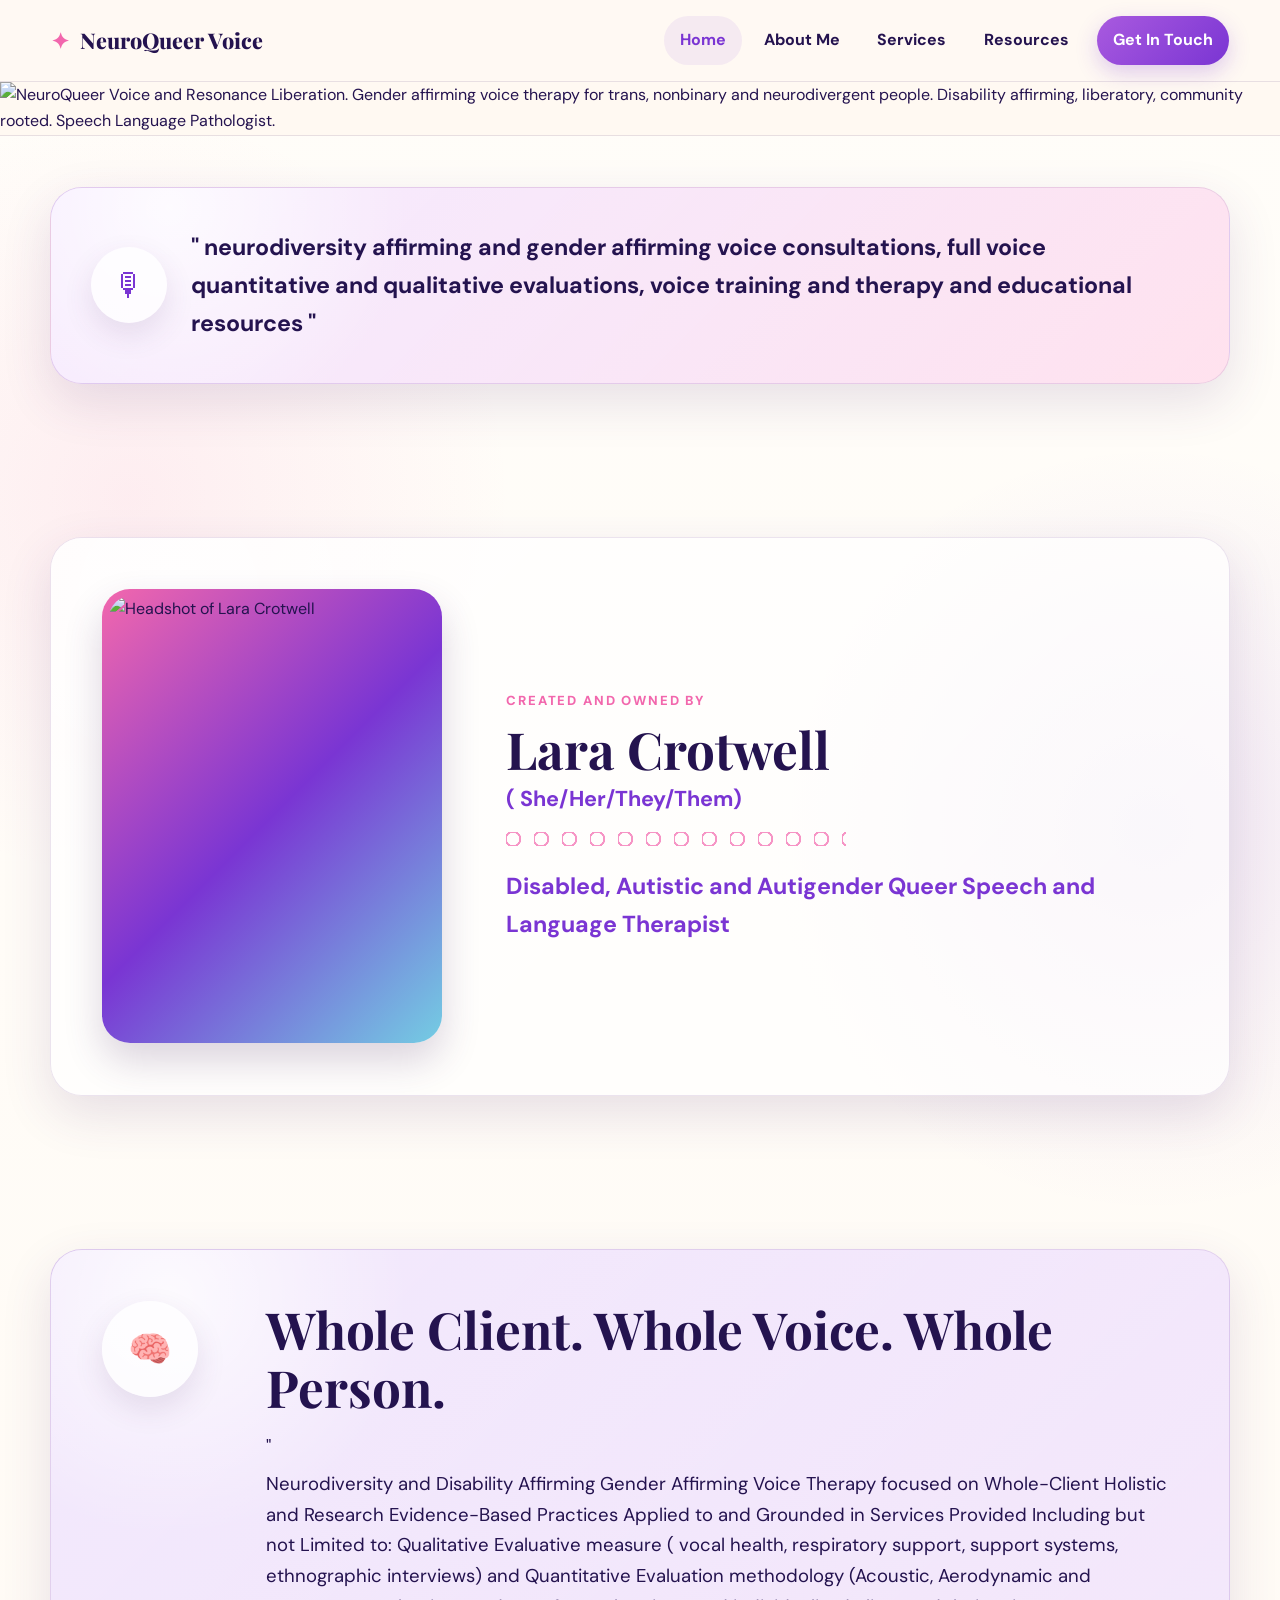
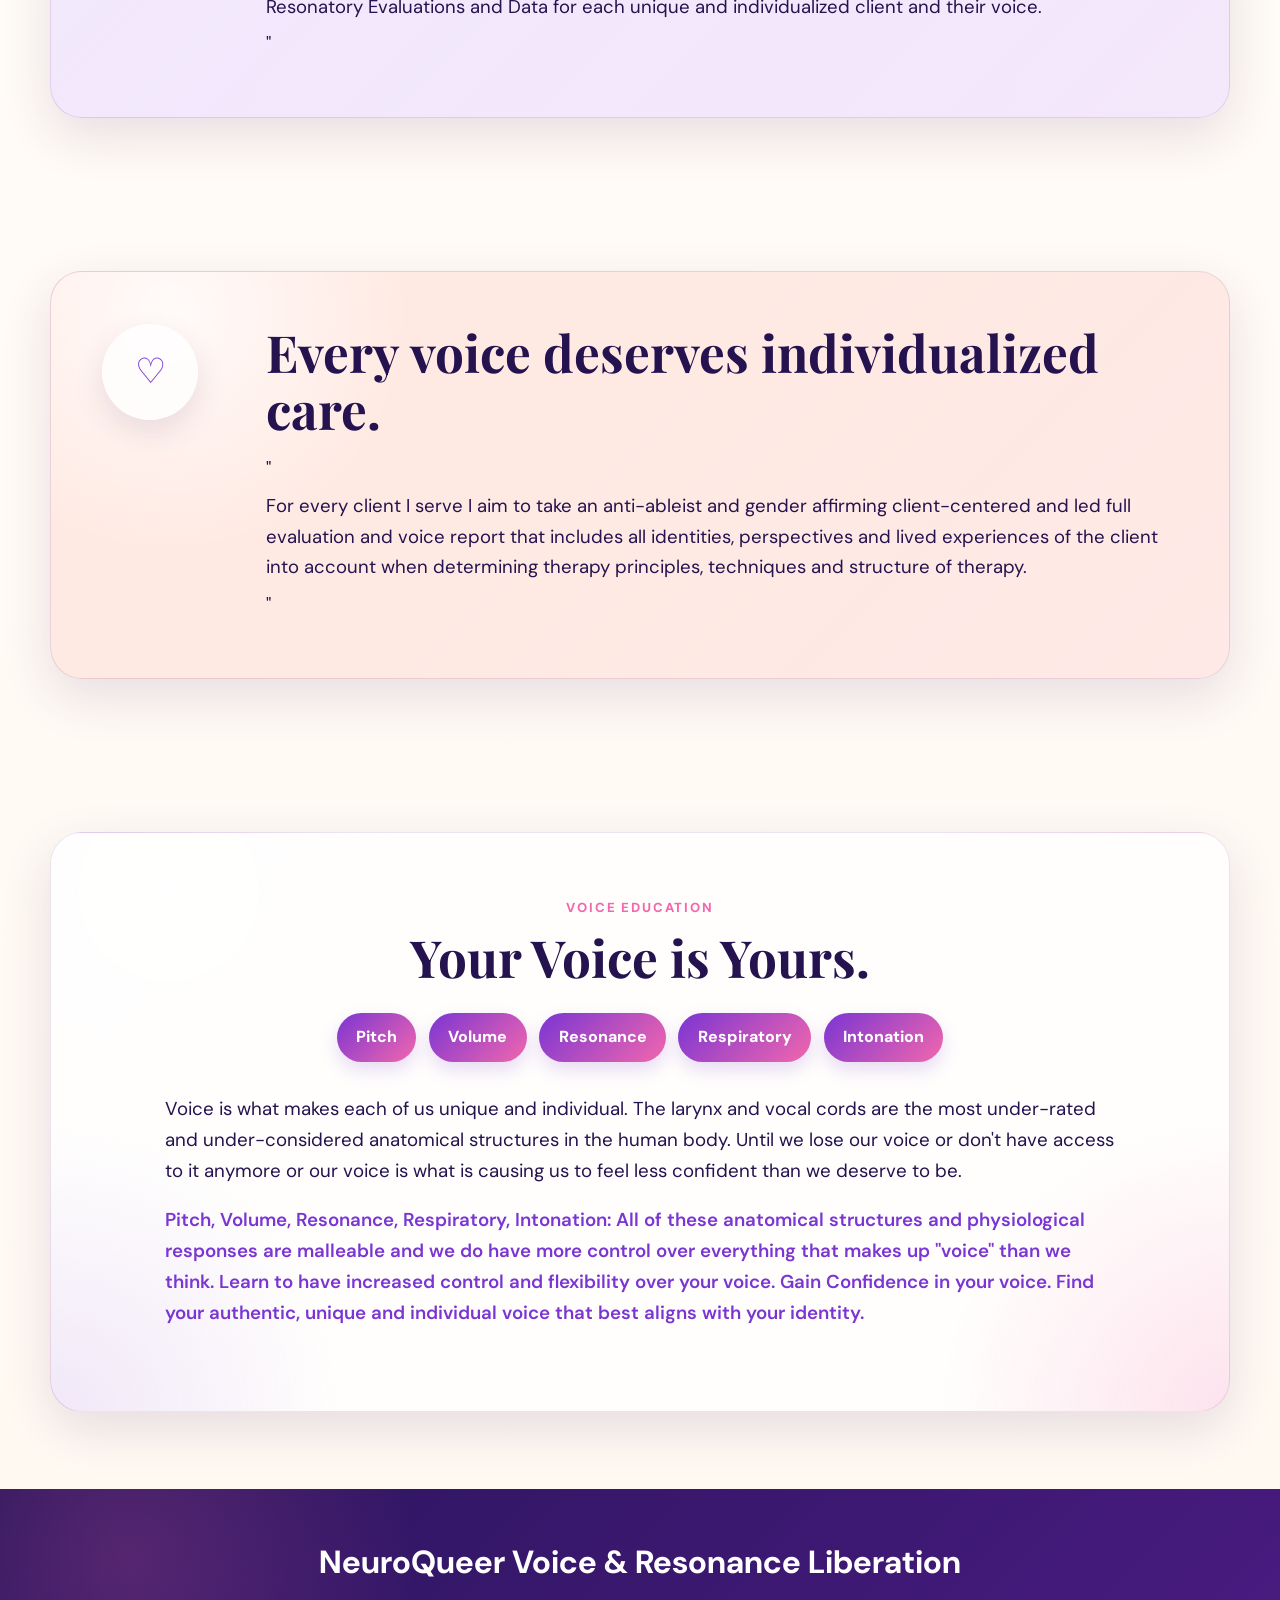
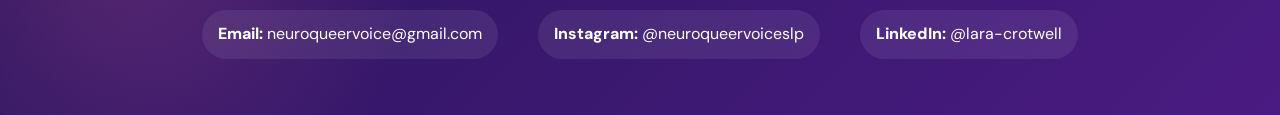
==== index.html @ 1255fd7b "Initial commit: NeuroQueer Voice homepage" ====
<!doctype html>
<html lang="en">
<head>
  <meta charset="utf-8">
  <meta name="viewport" content="width=device-width, initial-scale=1">
  <meta name="description" content="NeuroQueer Voice and Resonance Liberation — neurodiversity affirming and gender affirming voice therapy, evaluations, training, and educational resources.">
  <title>NeuroQueer Voice & Resonance Liberation</title>
  <link rel="preconnect" href="https://fonts.googleapis.com">
  <link rel="preconnect" href="https://fonts.gstatic.com" crossorigin>
  <link href="https://fonts.googleapis.com/css2?family=DM+Sans:wght@400;500;600;700&family=Playfair+Display:wght@700;800&display=swap" rel="stylesheet">
  <link rel="stylesheet" href="assets/styles.css">
</head>
<body>
  <a class="skip-link" href="#main">Skip to main content</a>

  <header class="site-header">
    <a class="brand" href="#top" aria-label="NeuroQueer Voice home">
      <span class="brand-mark">✦</span>
      <span>NeuroQueer Voice</span>
    </a>

    <button class="menu-button" type="button" aria-expanded="false" aria-controls="site-nav">
      Menu
    </button>

    <nav id="site-nav" class="site-nav" aria-label="Primary navigation">
      <a class="active" href="#top">Home</a>
      <a href="#about">About Me</a>
      <a href="#services">Services</a>
      <a href="#resources">Resources</a>
      <a class="nav-cta" href="#contact">Get In Touch</a>
    </nav>
  </header>

  <main id="main">
    <section id="top" class="hero" aria-labelledby="hero-title">
      <h1 id="hero-title" class="sr-only">NeuroQueer Voice and Resonance Liberation</h1>
      <img
        class="hero-banner"
        src="assets/neuroqueer-banner.png"
        alt="NeuroQueer Voice and Resonance Liberation. Gender affirming voice therapy for trans, nonbinary and neurodivergent people. Disability affirming, liberatory, community rooted. Speech Language Pathologist."
      >
    </section>

    <section class="section section-intro reveal" id="services">
      <div class="service-statement glass-card">
        <div class="round-icon" aria-hidden="true">🎙</div>
        <p>" neurodiversity affirming and gender affirming voice consultations, full voice quantitative and qualitative evaluations, voice training and therapy and educational resources "</p>
      </div>
    </section>

    <section id="about" class="section reveal">
      <div class="profile-card">
        <div class="headshot-frame">
          <img src="assets/lara-headshot.jpg" alt="Headshot of Lara Crotwell" class="headshot">
        </div>
        <div class="profile-copy">
          <p class="eyebrow">Created and Owned by</p>
          <h2>Lara Crotwell <span>( She/Her/They/Them)</span></h2>
          <div class="wave-rule" aria-hidden="true"></div>
          <p class="profile-role">Disabled, Autistic and Autigender Queer Speech and Language Therapist</p>
        </div>
      </div>
    </section>

    <section class="section reveal">
      <article class="content-card lavender-card">
        <div class="section-icon" aria-hidden="true">🧠</div>
        <div>
          <h2>Whole Client. Whole Voice. Whole Person.</h2>
          <p>"</p>
          <p>Neurodiversity and Disability Affirming Gender Affirming Voice Therapy focused on Whole-Client Holistic and Research Evidence-Based Practices Applied to and Grounded in Services Provided Including but not Limited to: Qualitative Evaluative measure ( vocal health, respiratory support, support systems, ethnographic interviews) and Quantitative Evaluation methodology (Acoustic, Aerodynamic and Resonatory Evaluations and Data for each unique and individualized client and their voice.</p>
          <p>"</p>
        </div>
      </article>
    </section>

    <section class="section reveal">
      <article class="content-card peach-card">
        <div class="section-icon" aria-hidden="true">♡</div>
        <div>
          <h2>Every voice deserves individualized care.</h2>
          <p>"</p>
          <p>For every client I serve I aim to take an anti-ableist and gender affirming client-centered and led full evaluation and voice report that includes all identities, perspectives and lived experiences of the client into account when determining therapy principles, techniques and structure of therapy.</p>
          <p>"</p>
        </div>
      </article>
    </section>

    <section id="resources" class="section reveal">
      <article class="voice-card">
        <p class="eyebrow centered">Voice education</p>
        <h2>Your Voice is Yours.</h2>

        <div class="voice-pills" aria-label="Elements of voice">
          <span>Pitch</span>
          <span>Volume</span>
          <span>Resonance</span>
          <span>Respiratory</span>
          <span>Intonation</span>
        </div>

        <div class="voice-copy">
          <p>Voice is what makes each of us unique and individual. The larynx and vocal cords are the most under-rated and under-considered anatomical structures in the human body. Until we lose our voice or don't have access to it anymore or our voice is what is causing us to feel less confident than we deserve to be.</p>

          <p>Pitch, Volume, Resonance, Respiratory, Intonation: All of these anatomical structures and physiological responses are malleable and we do have more control over everything that makes up "voice" than we think. Learn to have increased control and flexibility over your voice. Gain Confidence in your voice. Find your authentic, unique and individual voice that best aligns with your identity.</p>
        </div>
      </article>
    </section>
  </main>

  <footer id="contact" class="site-footer">
    <div class="footer-inner">
      <h2>NeuroQueer Voice & Resonance Liberation</h2>
      <div class="contact-list">
        <a href="mailto:neuroqueervoice@gmail.com">
          <span>Email:</span> neuroqueervoice@gmail.com
        </a>
        <a href="https://www.instagram.com/neuroqueervoiceslp/" target="_blank" rel="noopener">
          <span>Instagram:</span> @neuroqueervoiceslp
        </a>
        <a href="https://www.linkedin.com/in/lara-crotwell-095798245" target="_blank" rel="noopener">
          <span>LinkedIn:</span> @lara-crotwell
        </a>
      </div>
    </div>
  </footer>

  <script src="assets/script.js"></script>
</body>
</html>
---- assets/styles.css ----
:root {
  --cream: #fff9f2;
  --cream-2: #fffdf9;
  --ink: #24134f;
  --ink-soft: #59466f;
  --purple: #7a35d3;
  --violet: #a95adf;
  --pink: #f267ad;
  --peach: #ffc6b2;
  --lavender: #e8d5fb;
  --line: rgba(64, 35, 102, 0.12);
  --shadow: 0 18px 50px rgba(83, 47, 121, 0.14);
  --radius: 32px;
}

* { box-sizing: border-box; }

html {
  scroll-behavior: smooth;
  background: var(--cream);
}

body {
  margin: 0;
  font-family: "DM Sans", Arial, sans-serif;
  color: var(--ink);
  background:
    radial-gradient(circle at 10% 15%, rgba(242, 103, 173, .10), transparent 24rem),
    radial-gradient(circle at 90% 25%, rgba(122, 53, 211, .10), transparent 24rem),
    linear-gradient(180deg, var(--cream-2), var(--cream));
  line-height: 1.65;
}

img { max-width: 100%; display: block; }

a { color: inherit; }

.skip-link {
  position: fixed;
  left: 1rem;
  top: -5rem;
  z-index: 9999;
  padding: .8rem 1rem;
  background: #111;
  color: #fff;
  border-radius: .6rem;
}

.skip-link:focus { top: 1rem; }

.sr-only {
  position: absolute !important;
  width: 1px; height: 1px;
  padding: 0; margin: -1px;
  overflow: hidden; clip: rect(0,0,0,0);
  white-space: nowrap; border: 0;
}

.site-header {
  position: sticky;
  top: 0;
  z-index: 30;
  display: flex;
  align-items: center;
  justify-content: space-between;
  gap: 2rem;
  padding: 1rem clamp(1rem, 4vw, 4rem);
  background: rgba(255, 249, 242, .90);
  border-bottom: 1px solid var(--line);
  backdrop-filter: blur(18px);
}

.brand {
  display: inline-flex;
  align-items: center;
  gap: .65rem;
  text-decoration: none;
  font-family: "Playfair Display", serif;
  font-weight: 800;
  font-size: clamp(1rem, 2vw, 1.35rem);
}

.brand-mark { color: var(--pink); }

.site-nav {
  display: flex;
  align-items: center;
  gap: .35rem;
}

.site-nav a {
  text-decoration: none;
  font-weight: 700;
  padding: .7rem 1rem;
  border-radius: 999px;
}

.site-nav a:hover,
.site-nav a:focus-visible,
.site-nav a.active {
  color: var(--purple);
  background: rgba(122, 53, 211, .08);
}

.site-nav .nav-cta {
  margin-left: .4rem;
  color: white;
  background: linear-gradient(135deg, var(--violet), var(--purple));
  box-shadow: 0 8px 22px rgba(122, 53, 211, .24);
}

.site-nav .nav-cta:hover,
.site-nav .nav-cta:focus-visible {
  color: white;
  background: linear-gradient(135deg, var(--purple), var(--pink));
}

.menu-button {
  display: none;
  border: 0;
  color: white;
  background: var(--purple);
  padding: .7rem 1rem;
  border-radius: 999px;
  font: inherit;
  font-weight: 700;
}

.hero {
  width: 100%;
  background: var(--cream);
}

.hero-banner {
  width: 100%;
  height: auto;
  border-bottom: 1px solid var(--line);
}

.section {
  width: min(1180px, calc(100% - 2rem));
  margin: 0 auto;
  padding: clamp(2.4rem, 6vw, 5.7rem) 0;
}

.section-intro {
  padding-top: clamp(2rem, 4vw, 3.5rem);
}

.glass-card,
.profile-card,
.content-card,
.voice-card {
  position: relative;
  overflow: hidden;
  border: 1px solid rgba(115, 63, 150, .14);
  border-radius: var(--radius);
  box-shadow: var(--shadow);
}

.glass-card::before,
.profile-card::before,
.content-card::before,
.voice-card::before {
  content: "";
  position: absolute;
  inset: 0;
  pointer-events: none;
  background:
    radial-gradient(circle at 10% 10%, rgba(255,255,255,.8), transparent 15rem),
    linear-gradient(135deg, rgba(255,255,255,.35), transparent);
}

.service-statement {
  display: grid;
  grid-template-columns: auto 1fr;
  align-items: center;
  gap: 1.5rem;
  padding: clamp(1.5rem, 4vw, 2.5rem);
  background: linear-gradient(135deg, #f1e1ff, #ffe2ee);
}

.service-statement p {
  position: relative;
  margin: 0;
  font-size: clamp(1.1rem, 2vw, 1.45rem);
  font-weight: 700;
}

.round-icon,
.section-icon {
  position: relative;
  display: grid;
  place-items: center;
  flex: 0 0 auto;
  color: var(--purple);
  background: rgba(255,255,255,.78);
  box-shadow: 0 12px 30px rgba(80, 48, 111, .12);
}

.round-icon {
  width: 76px;
  aspect-ratio: 1;
  border-radius: 50%;
  font-size: 2rem;
}

.profile-card {
  display: grid;
  grid-template-columns: minmax(230px, 340px) 1fr;
  align-items: center;
  gap: clamp(2rem, 5vw, 5rem);
  padding: clamp(1.5rem, 4vw, 3.5rem);
  background: rgba(255,255,255,.64);
}

.headshot-frame {
  position: relative;
  border-radius: 28px;
  padding: 7px;
  background: linear-gradient(135deg, var(--pink), var(--purple), #74cde3);
  box-shadow: 0 18px 38px rgba(74, 45, 100, .20);
}

.headshot {
  width: 100%;
  height: min(440px, 55vw);
  min-height: 320px;
  object-fit: cover;
  object-position: center 17%;
  border-radius: 22px;
}

.profile-copy {
  position: relative;
}

.eyebrow {
  margin: 0 0 .6rem;
  color: var(--pink);
  font-size: .82rem;
  font-weight: 800;
  letter-spacing: .14em;
  text-transform: uppercase;
}

.eyebrow.centered { text-align: center; }

h2 {
  margin: 0 0 1rem;
  font-family: "Playfair Display", Georgia, serif;
  font-size: clamp(2rem, 4vw, 3.35rem);
  line-height: 1.12;
}

.profile-copy h2 span {
  display: block;
  margin-top: .55rem;
  font-family: "DM Sans", sans-serif;
  font-size: clamp(1rem, 2vw, 1.35rem);
  color: var(--purple);
}

.wave-rule {
  width: min(340px, 70%);
  height: 14px;
  margin: 1.3rem 0;
  background:
    radial-gradient(circle at 7px 7px, transparent 6px, var(--pink) 6.5px, var(--pink) 8px, transparent 8.5px) 0 0 / 28px 14px repeat-x;
  opacity: .7;
}

.profile-role {
  max-width: 690px;
  margin: 0;
  color: var(--purple);
  font-size: clamp(1.1rem, 2.3vw, 1.45rem);
  font-weight: 700;
}

.content-card {
  display: grid;
  grid-template-columns: 116px 1fr;
  gap: clamp(1.5rem, 4vw, 3rem);
  align-items: start;
  padding: clamp(1.8rem, 4vw, 3.5rem);
}

.content-card > * { position: relative; }

.lavender-card {
  background: linear-gradient(135deg, #ecddfb, #f4e8fb);
}

.peach-card {
  background: linear-gradient(135deg, #ffe0d5, #ffe9e6);
}

.section-icon {
  width: 96px;
  aspect-ratio: 1;
  border-radius: 50%;
  font-size: 2.2rem;
}

.content-card p {
  margin: .4rem 0;
  font-size: clamp(1rem, 1.7vw, 1.16rem);
}

.voice-card {
  padding: clamp(2rem, 5vw, 4.2rem);
  background:
    radial-gradient(circle at left bottom, rgba(152, 91, 225, .18), transparent 18rem),
    radial-gradient(circle at right bottom, rgba(242, 103, 173, .18), transparent 18rem),
    rgba(255,255,255,.72);
}

.voice-card > * { position: relative; }

.voice-card h2 { text-align: center; }

.voice-pills {
  display: flex;
  justify-content: center;
  flex-wrap: wrap;
  gap: .8rem;
  margin: 1.7rem 0 2rem;
}

.voice-pills span {
  padding: .7rem 1.2rem;
  border-radius: 999px;
  color: white;
  font-weight: 800;
  background: linear-gradient(135deg, var(--purple), var(--pink));
  box-shadow: 0 8px 18px rgba(122, 53, 211, .18);
}

.voice-copy {
  max-width: 950px;
  margin: 0 auto;
  font-size: clamp(1rem, 1.7vw, 1.17rem);
}

.voice-copy p:last-child {
  color: var(--purple);
  font-weight: 600;
}

.site-footer {
  padding: 3.5rem 1rem;
  color: white;
  background:
    radial-gradient(circle at 10% 30%, rgba(242, 103, 173, .20), transparent 18rem),
    linear-gradient(135deg, #2a155c, #4a1b82);
}

.footer-inner {
  width: min(1100px, 100%);
  margin: 0 auto;
  text-align: center;
}

.site-footer h2 {
  font-family: "DM Sans", sans-serif;
  font-size: clamp(1.4rem, 3vw, 2rem);
}

.contact-list {
  display: flex;
  justify-content: center;
  flex-wrap: wrap;
  gap: 1rem 2.5rem;
  margin-top: 1.8rem;
}

.contact-list a {
  text-decoration: none;
  padding: .7rem 1rem;
  border-radius: 999px;
  background: rgba(255,255,255,.08);
}

.contact-list a:hover,
.contact-list a:focus-visible {
  background: rgba(255,255,255,.16);
}

.contact-list span { font-weight: 800; }

.reveal {
  opacity: 0;
  transform: translateY(22px);
  transition: opacity .7s ease, transform .7s ease;
}

.reveal.visible {
  opacity: 1;
  transform: none;
}

@media (prefers-reduced-motion: reduce) {
  html { scroll-behavior: auto; }
  *, *::before, *::after { animation: none !important; transition: none !important; }
  .reveal { opacity: 1; transform: none; }
}

@media (max-width: 820px) {
  .menu-button { display: inline-block; }

  .site-header { flex-wrap: wrap; }

  .site-nav {
    display: none;
    width: 100%;
    flex-direction: column;
    align-items: stretch;
    padding-top: .5rem;
  }

  .site-nav.open { display: flex; }

  .site-nav a { text-align: center; }

  .profile-card,
  .content-card {
    grid-template-columns: 1fr;
  }

  .headshot-frame {
    width: min(360px, 100%);
    margin: 0 auto;
  }

  .headshot {
    height: 470px;
    min-height: 0;
  }

  .section-icon {
    width: 76px;
  }
}

@media (max-width: 560px) {
  .site-header { padding-inline: 1rem; }

  .brand span:last-child { font-size: .96rem; }

  .service-statement {
    grid-template-columns: 1fr;
    text-align: center;
  }

  .round-icon { margin: 0 auto; }

  .headshot { height: 380px; }

  .content-card,
  .profile-card,
  .voice-card {
    border-radius: 24px;
  }

  .contact-list {
    flex-direction: column;
    align-items: stretch;
  }
}
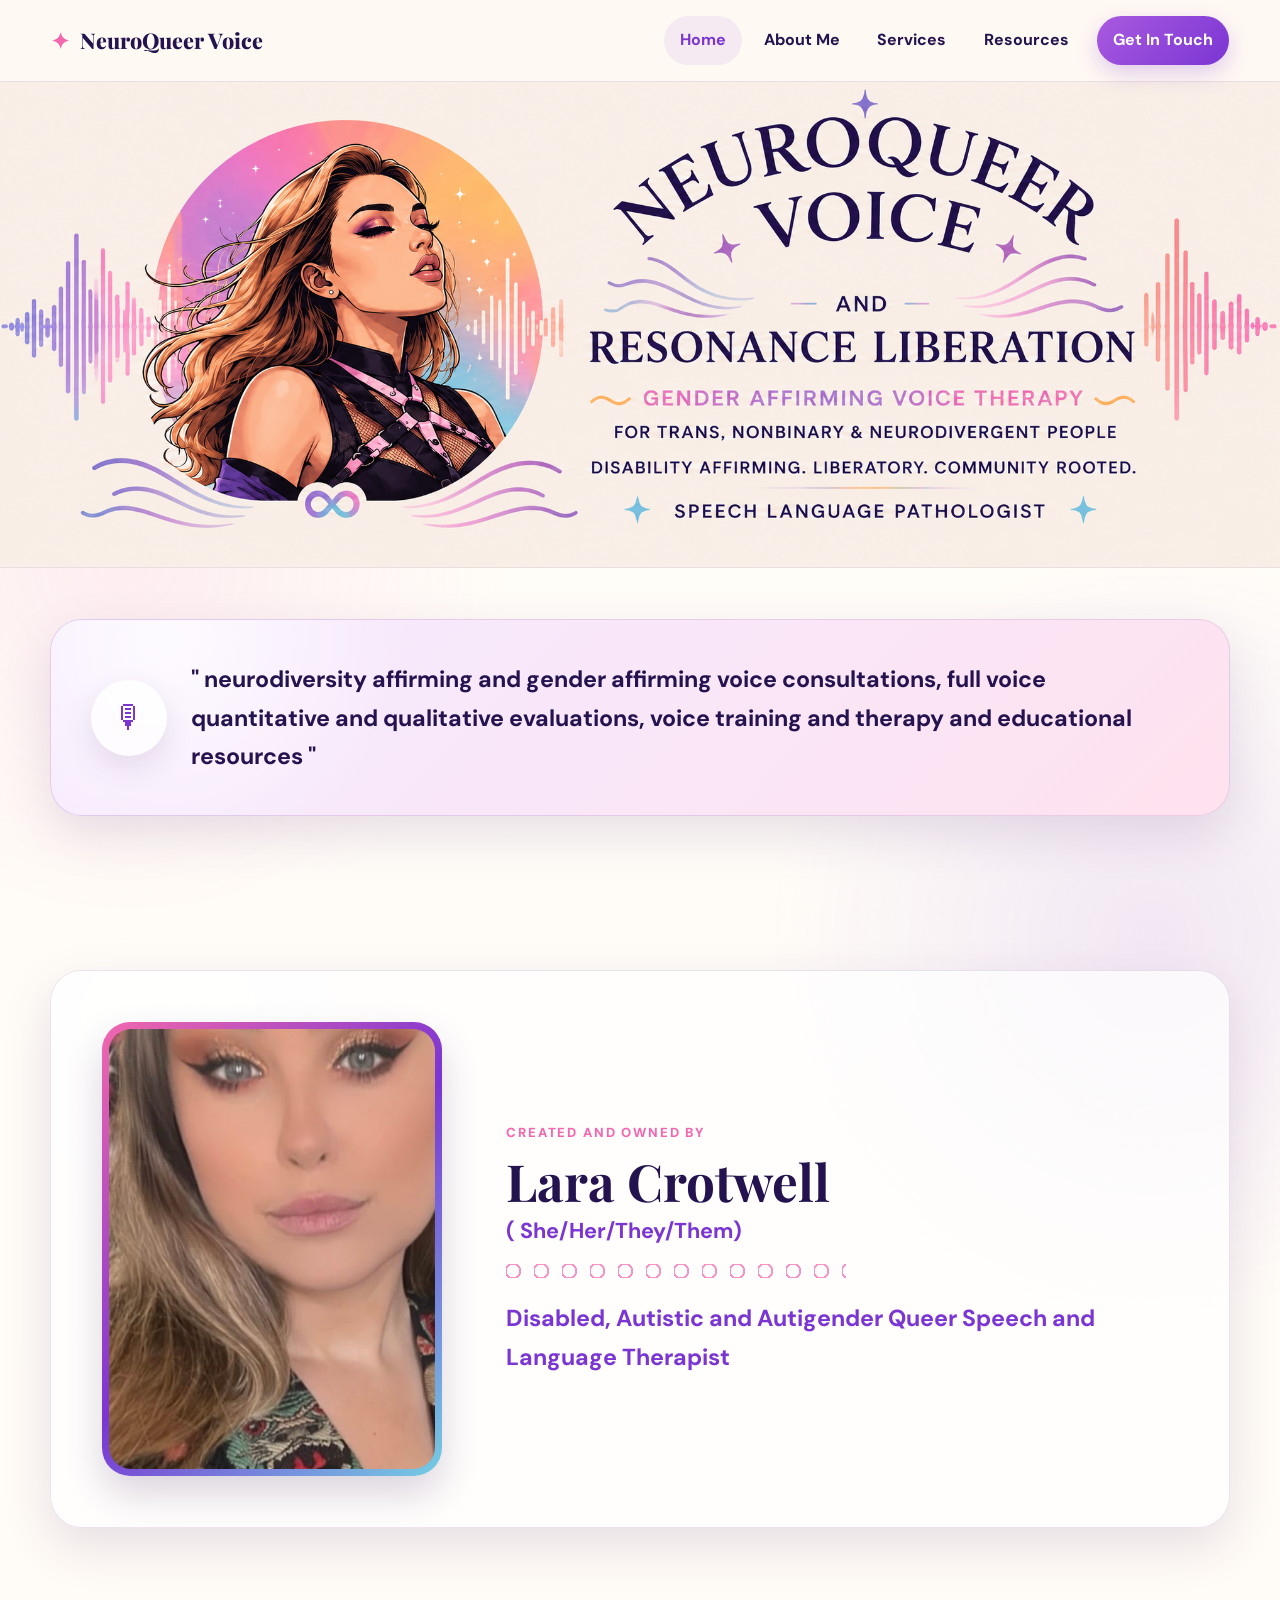
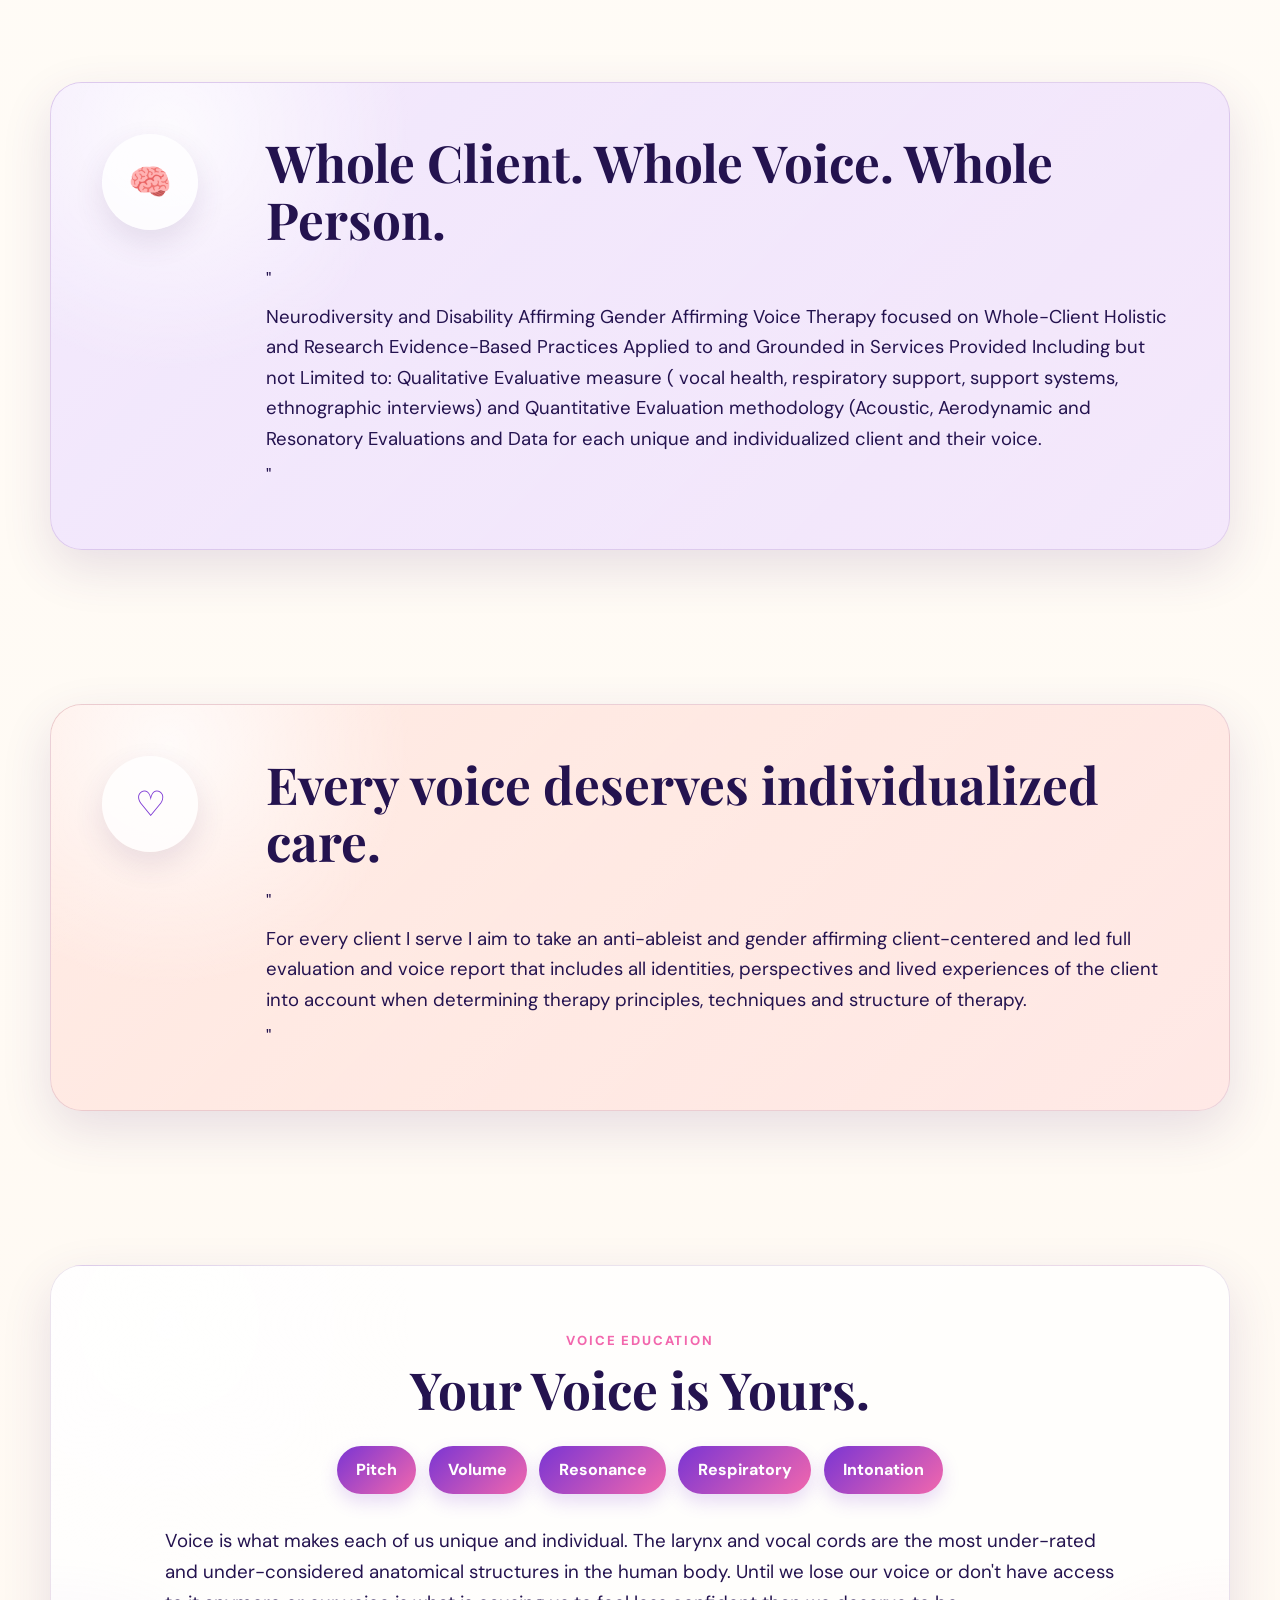
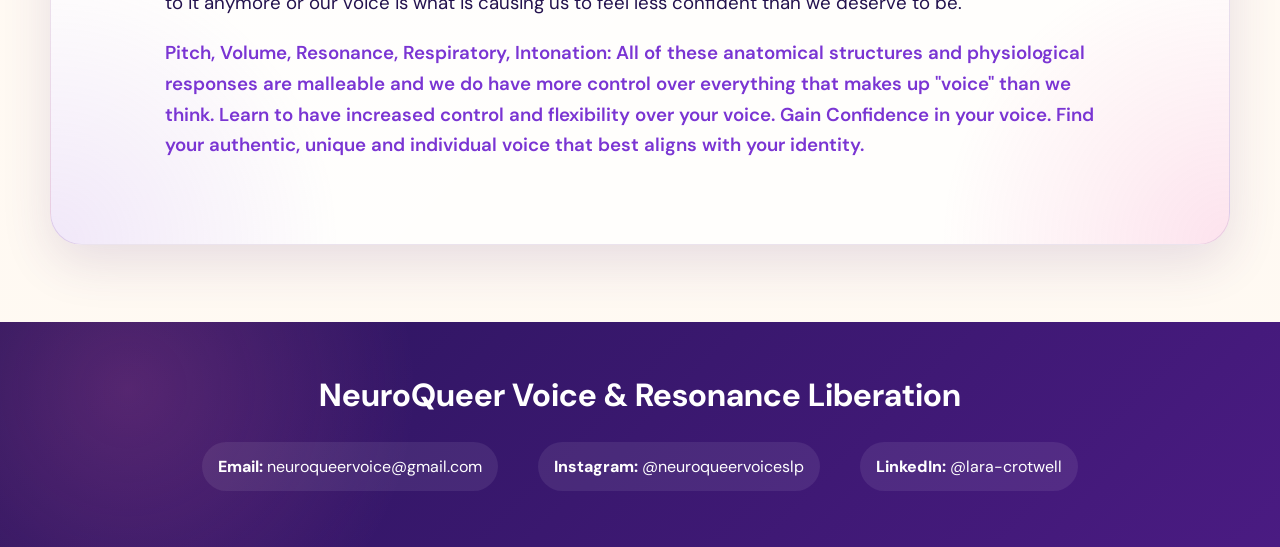
==== commit 4a7f4d08: "Update banner image filename to match uploaded asset" ====
--- a/index.html
+++ b/index.html
@@ -37,7 +37,7 @@
       <h1 id="hero-title" class="sr-only">NeuroQueer Voice and Resonance Liberation</h1>
       <img
         class="hero-banner"
-        src="assets/neuroqueer-banner.png"
+        src="assets/ChatGPT%20Image%20Jul%2031,%202026,%2012_01_54%20PM.png"
         alt="NeuroQueer Voice and Resonance Liberation. Gender affirming voice therapy for trans, nonbinary and neurodivergent people. Disability affirming, liberatory, community rooted. Speech Language Pathologist."
       >
     </section>
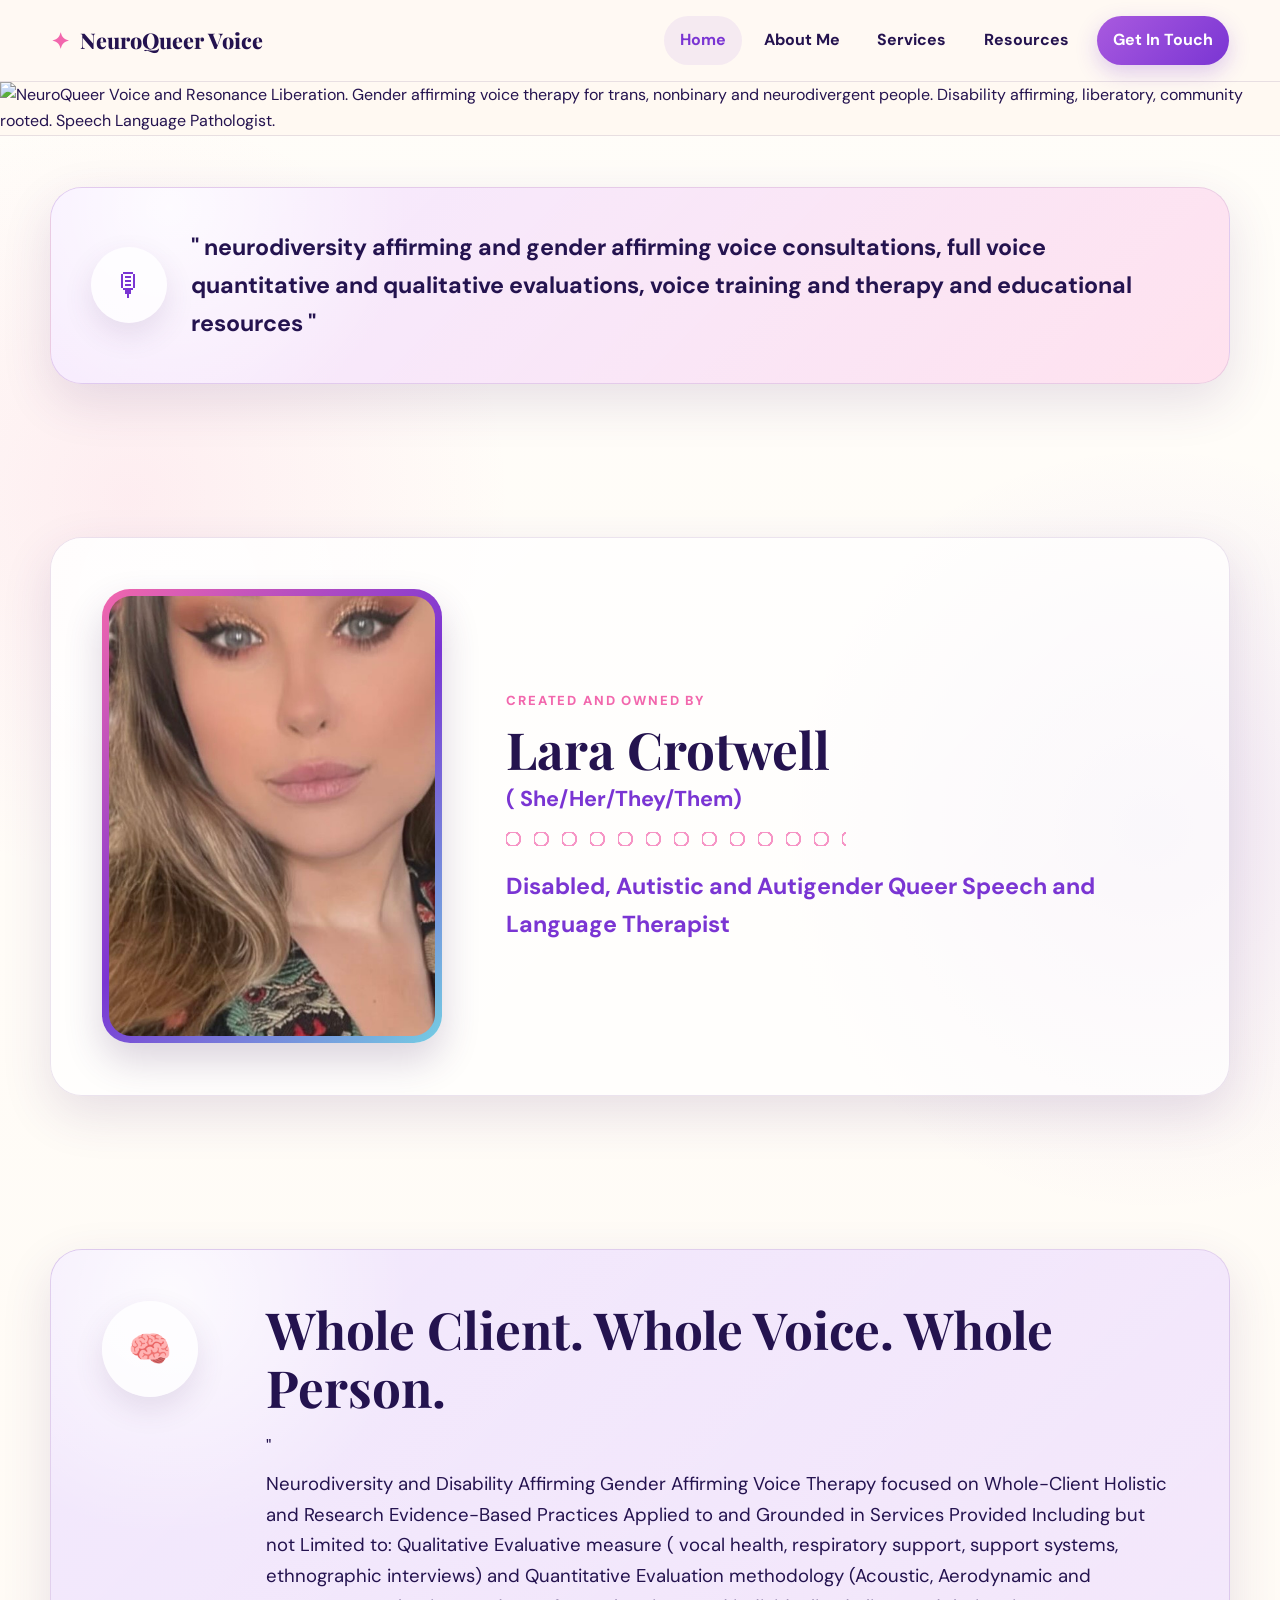
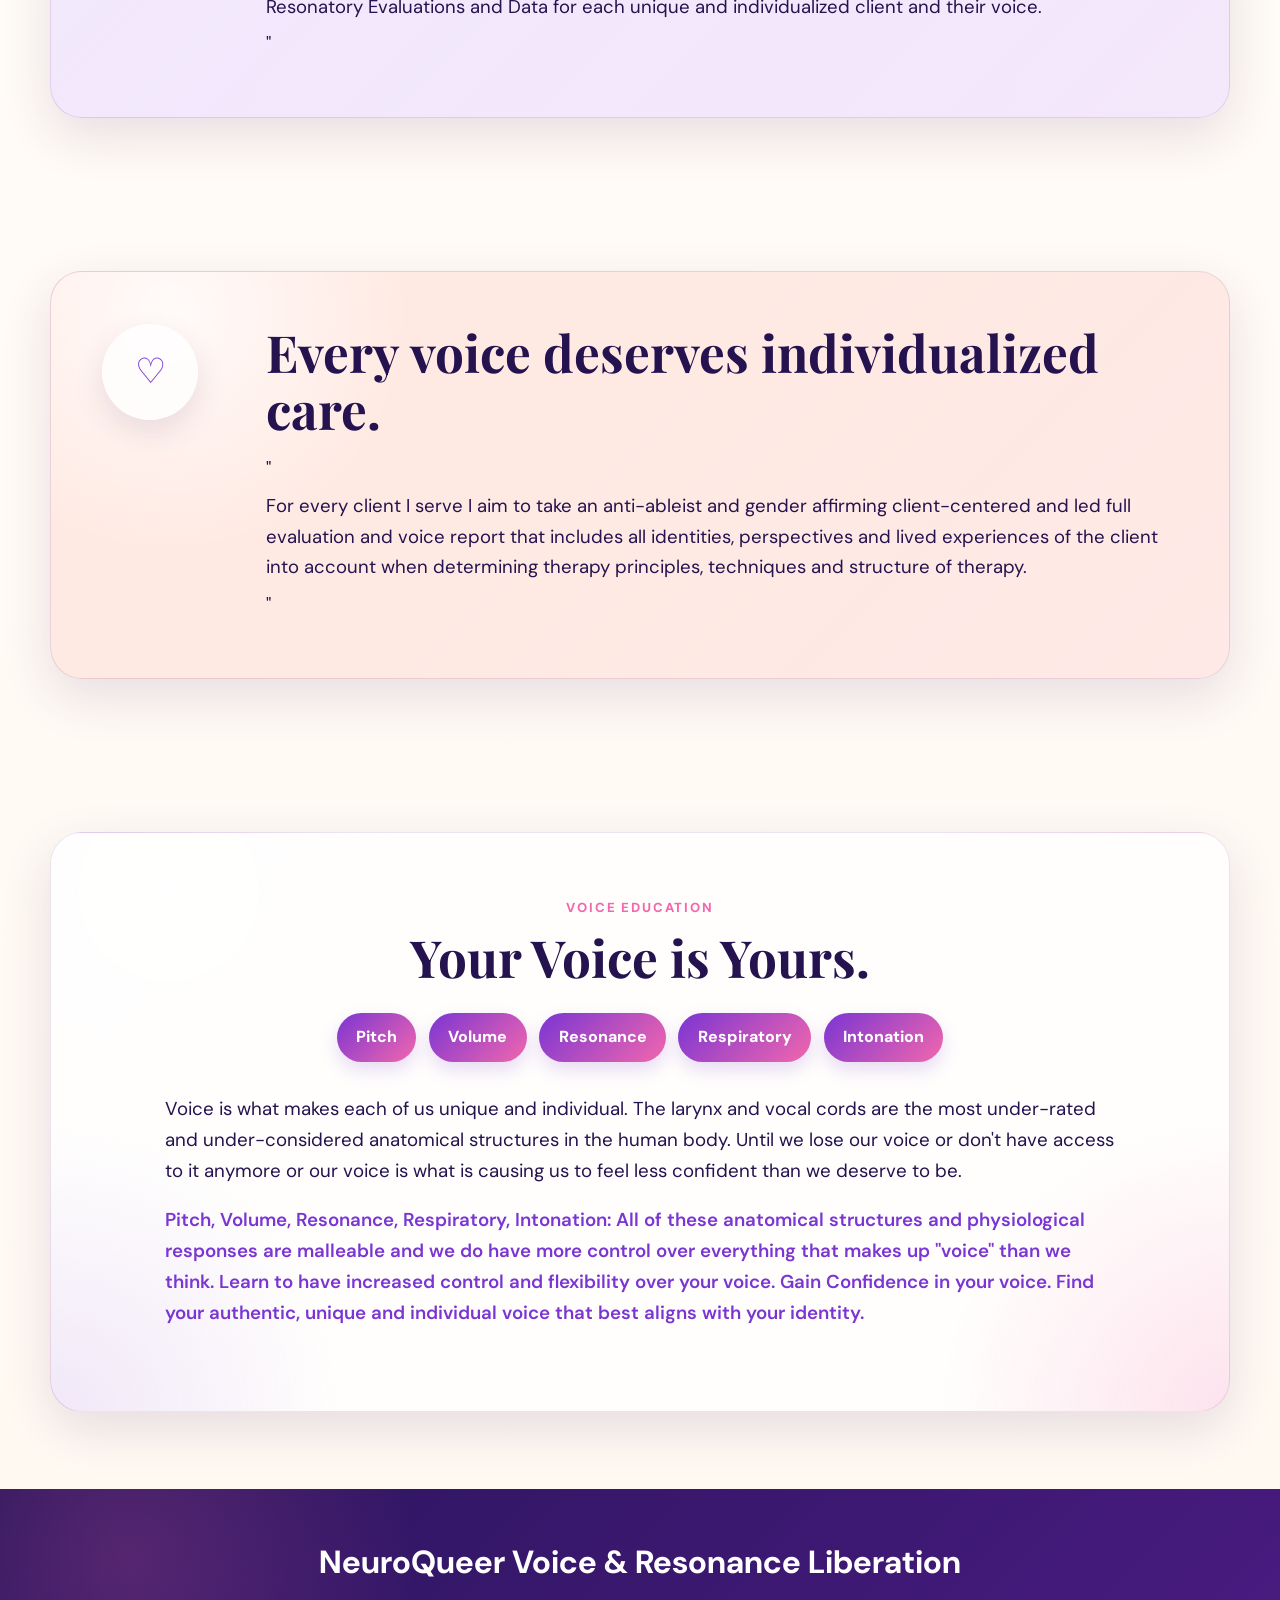
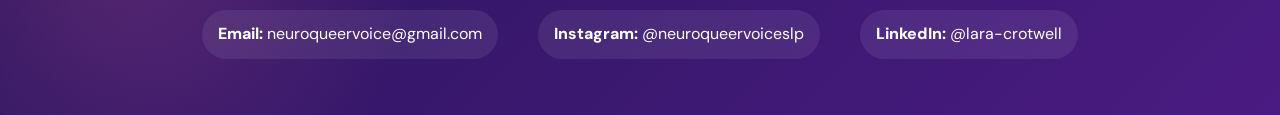
==== commit e428dd83: "Fix banner image path to neuroqueer-banner.png" ====
--- a/index.html
+++ b/index.html
@@ -37,7 +37,7 @@
       <h1 id="hero-title" class="sr-only">NeuroQueer Voice and Resonance Liberation</h1>
       <img
         class="hero-banner"
-        src="assets/ChatGPT%20Image%20Jul%2031,%202026,%2012_01_54%20PM.png"
+        src="assets/neuroqueer-banner.png"
         alt="NeuroQueer Voice and Resonance Liberation. Gender affirming voice therapy for trans, nonbinary and neurodivergent people. Disability affirming, liberatory, community rooted. Speech Language Pathologist."
       >
     </section>
